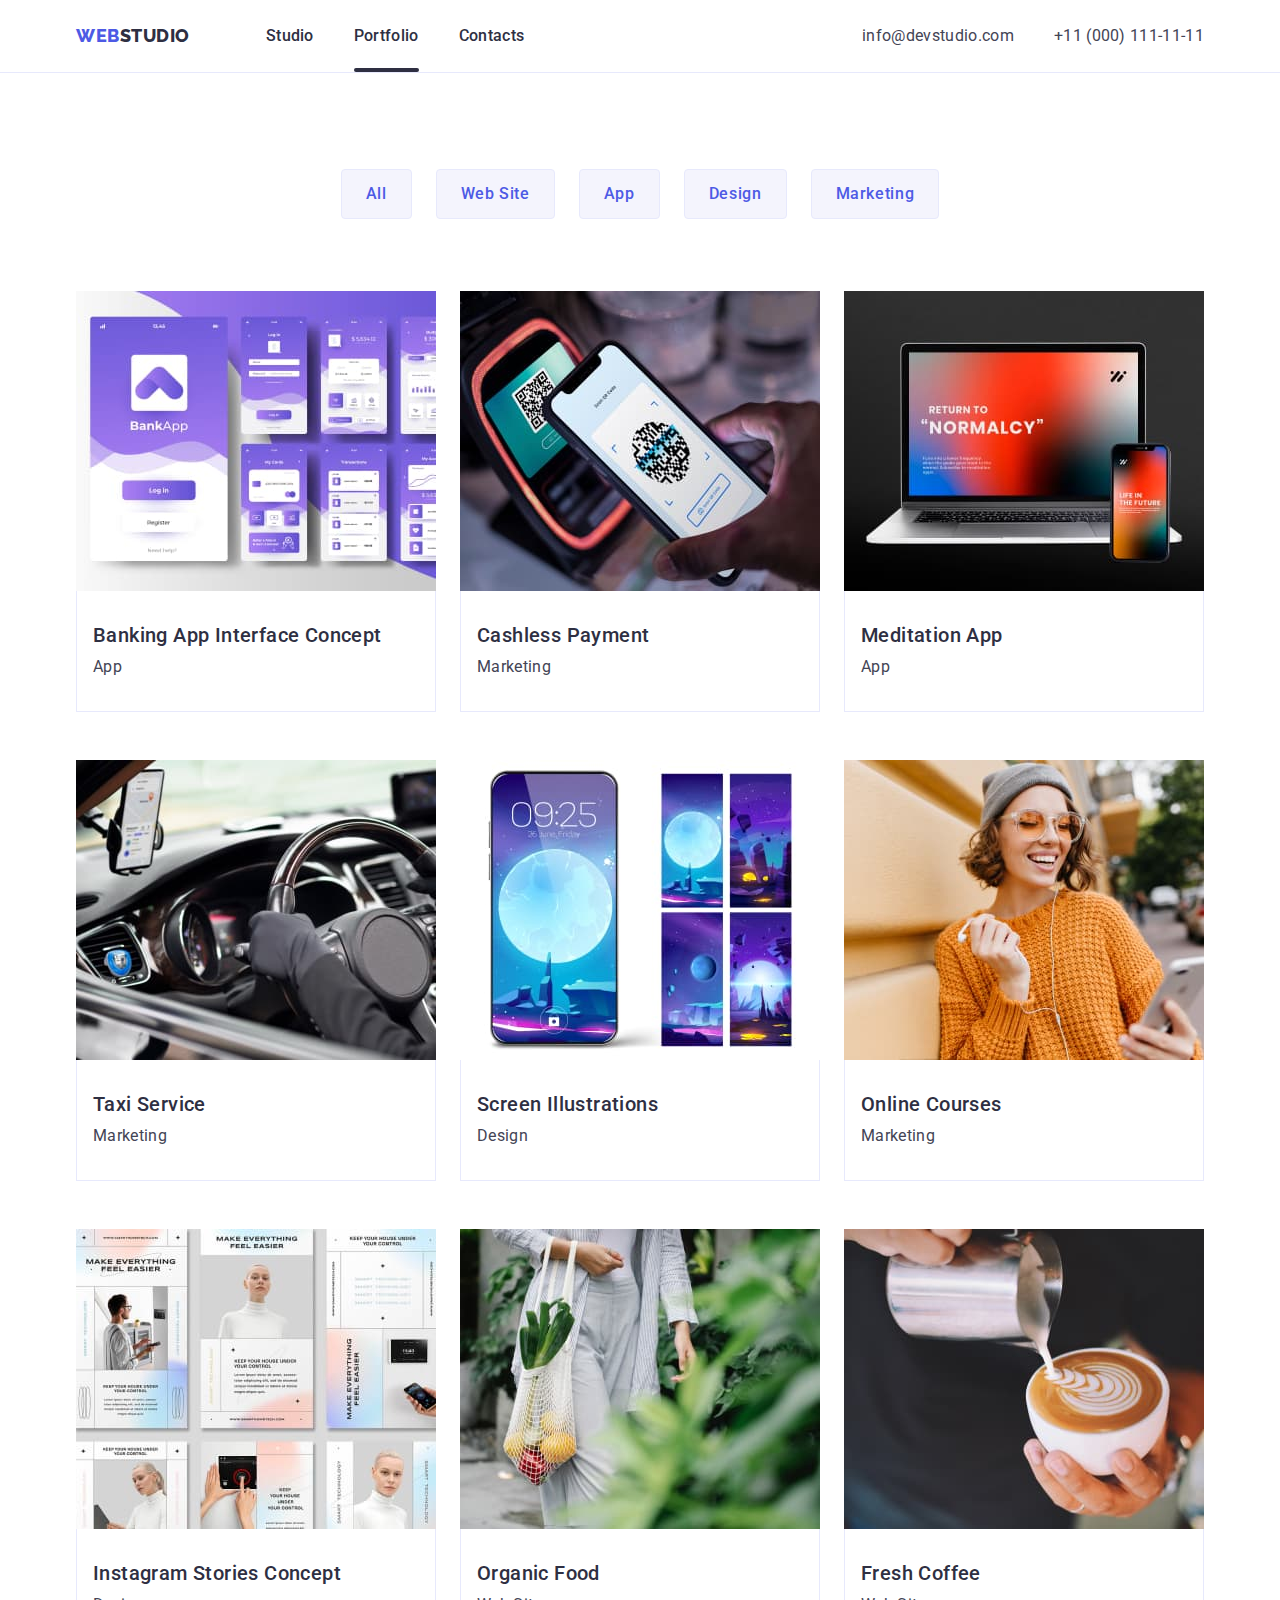
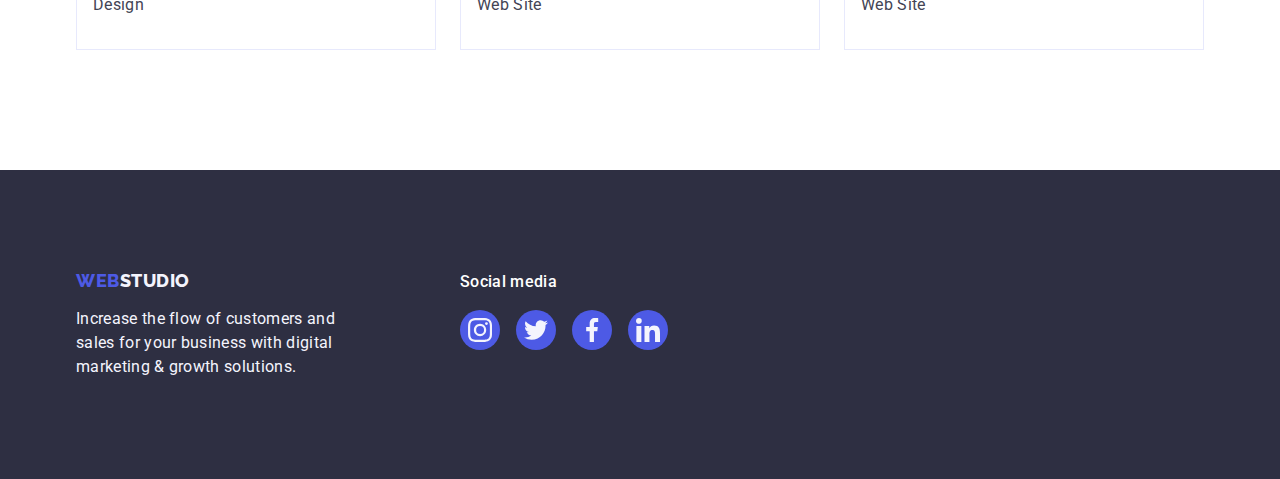
==== portfolio.html @ fa4bd83a "Initial commit" ====
<!DOCTYPE html>
<html lang="en">
  <head>
    <meta charset="UTF-8" />
    <meta http-equiv="X-UA-Compatible" content="IE=edge" />
    <meta name="viewport" content="width=device-width, initial-scale=1.0" />
    <title>MainPage</title>
    <link rel="preconnect" href="https://fonts.googleapis.com" />
    <link rel="preconnect" href="https://fonts.gstatic.com" crossorigin />
    <link
      href="https://fonts.googleapis.com/css2?family=Raleway:wght@800&family=Roboto:wght@400;500;700;900&display=swap"
      rel="stylesheet"
    />
    <link
      rel="stylesheet"
      href="https://cdnjs.cloudflare.com/ajax/libs/modern-normalize/1.1.0/modern-normalize.min.css"
      integrity="sha512-wpPYUAdjBVSE4KJnH1VR1HeZfpl1ub8YT/NKx4PuQ5NmX2tKuGu6U/JRp5y+Y8XG2tV+wKQpNHVUX03MfMFn9Q=="
      crossorigin="anonymous"
      referrerpolicy="no-referrer"
    />
    <link rel="stylesheet" href="./css/styles.css" />
  </head>
  <body>
    
    <!-- ?header -->

    <header class="header">
      <div class="header-container container">
        <nav class="header-navigation">
          <a href="./index.html" class="logo link"
            >Web<span class="logo-studio">Studio</span></a
          >
          <ul class="header-list list link">
            <li class="header-item">
              <a href="./index.html" class="header-link link">Studio</a>
            </li>
            <li class="header-item">
              <a href="./portfolio.html" class="header-link portfolio link">Portfolio</a>
            </li>
            <li class="header-item">
              <a href="" class="header-link link">Contacts</a>
            </li>
          </ul>
        </nav>

        <address class="header-address">
          <ul class="header-address-list list link">
            <li class="header-address-item">
              <a href="mailto:info@devstudio.com" class="header-contact link"
                >info@devstudio.com</a
              >
            </li>
            <li class="header-address-item">
              <a href="tel:+110001111111" class="header-contact link"
                >+11 (000) 111-11-11</a
              >
            </li>
          </ul>
        </address>
      </div>
    </header>

    <!--?main section -->

    <main>
      <section class="filters">
        <div class="container">
          <h1 hidden class="main-header">our main direction</h1>

          <!-- ?buttons -->

          <ul class="filters-list list">
            <li class="filters-item">
              <button class="filters-button" type="button" name="All">
                All
              </button>
            </li>
            <li class="filters-item">
              <button class="filters-button" type="button" name="Web Site">
                Web Site
              </button>
            </li>
            <li class="filters-item">
              <button class="filters-button" type="button" name="App">
                App
              </button>
            </li>
            <li class="filters-item">
              <button class="filters-button" type="button" name="Design">
                Design
              </button>
            </li>
            <li class="filters-item">
              <button class="filters-button" type="button" name="Marketing">
                Marketing
              </button>
            </li>
          </ul>
          
          <!-- ?section row -->

          <ul class="row-list list link">
            <li class="row-item">
              <a href="" class="link">
                <div class="row-overlay">
                <img
                    src="./images/bankapp.jpg"
                    width="100%"
                    height="auto"
                    alt="bancapp"
                />
                <p class="row-text-overlay">14 Stylish and User-Friendly App Design Concepts · Task Manager App · Calorie Tracker App · Exotic Fruit Ecommerce App · Cloud Storage App</p>
                </div>
                <div class="row-div">
                  <h2 class="row-title-down">Banking App Interface Concept</h2>
                  <p class="row-text">App</p>
                </div>
              </a>
            </li>
            <li class="row-item">
              <a href="" class="link">
                <div class="row-overlay">
                  <img
                    src="./images/cashless.jpg"                 
                    alt="Cashless Payment"
                  />
                  <p class="row-text-overlay">14 Stylish and User-Friendly App Design Concepts · Task Manager App · Calorie Tracker App · Exotic Fruit Ecommerce App · Cloud Storage App</p>
                </div>
                <div class="row-div">
                  <h2 class="row-title-down">Cashless Payment</h2>
                  <p class="row-text">Marketing</p>
                </div>
              </a>
            </li>
            <li class="row-item">
              <a href="" class="link">
                <div class="row-overlay">
                  <img
                    src="./images/meditation.jpg"                  
                    alt="Meditation App"
                  />                  
                  <p class="row-text-overlay">14 Stylish and User-Friendly App Design Concepts · Task Manager App · Calorie Tracker App · Exotic Fruit Ecommerce App · Cloud Storage App</p>
                </div>
                <div class="row-div">
                  <h2 class="row-title-down">Meditation App</h2>
                  <p class="row-text">App</p>                
                </div>
              </a>
            </li>
            <li class="row-item">
              <a href="" class="link">
                <div class="row-overlay">
                  <img
                    src="./images/taxi.jpg"                 
                    alt="Taxi Service"
                  />                  
                  <p class="row-text-overlay">14 Stylish and User-Friendly App Design Concepts · Task Manager App · Calorie Tracker App · Exotic Fruit Ecommerce App · Cloud Storage App</p>
                </div>
                <div class="row-div">
                  <h2 class="row-title-down">Taxi Service</h2>
                  <p class="row-text">Marketing</p>
                </div>
              </a>
            </li>
            <li class="row-item">
              <a href="" class="link">
                <div class="row-overlay">
                  <img
                    src="./images/illustration.jpg"                  
                    alt="Screen Illustrations"
                  />                  
                  <p class="row-text-overlay">14 Stylish and User-Friendly App Design Concepts · Task Manager App · Calorie Tracker App · Exotic Fruit Ecommerce App · Cloud Storage App</p>
                </div>
                <div class="row-div">
                  <h2 class="row-title-down">Screen Illustrations</h2>
                  <p class="row-text">Design</p>
                </div>
              </a>
            </li>
            <li class="row-item">
              <a href="" class="link">
                <div class="row-overlay">
                  <img
                    src="./images/courses.jpg"                
                    alt="Online Courses"
                  />                  
                  <p class="row-text-overlay">14 Stylish and User-Friendly App Design Concepts · Task Manager App · Calorie Tracker App · Exotic Fruit Ecommerce App · Cloud Storage App</p>
                </div>
                <div class="row-div">
                  <h2 class="row-title-down">Online Courses</h2>
                  <p class="row-text">Marketing</p>
                </div>
              </a>
            </li>
            <li class="row-item">
              <a href="" class="link">
                <div class="row-overlay">
                  <img
                    src="./images/stories.jpg"                 
                    alt="Instagram"
                  />
                  <p class="row-text-overlay">14 Stylish and User-Friendly App Design Concepts · Task Manager App · Calorie Tracker App · Exotic Fruit Ecommerce App · Cloud Storage App</p>
                </div>
                <div class="row-div">
                  <h2 class="row-title-down">Instagram Stories Concept</h2>
                  <p class="row-text">Design</p>
                </div>
              </a>
            </li>
            <li class="row-item">
              <a href="" class="link">
                <div class="row-overlay">
                  <img
                    src="./images/organic.jpg"                 
                    alt="Organic Food"
                  />
                  <p class="row-text-overlay">14 Stylish and User-Friendly App Design Concepts · Task Manager App · Calorie Tracker App · Exotic Fruit Ecommerce App · Cloud Storage App</p>
                </div>
                <div class="row-div">
                  <h2 class="row-title-down">Organic Food</h2>
                  <p class="row-text">Web Site</p>
                </div>
              </a>
            </li>
            <li class="row-item">
              <a href="" class="link">
                <div class="row-overlay">
                  <img
                    src="./images/fresh.jpg"                  
                    alt="Fresh Coffee"
                  />                  
                  <p class="row-text-overlay">14 Stylish and User-Friendly App Design Concepts · Task Manager App · Calorie Tracker App · Exotic Fruit Ecommerce App · Cloud Storage App</p>
                </div>
                <div class="row-div">
                  <h2 class="row-title-down">Fresh Coffee</h2>
                  <p class="row-text">Web Site</p>
                </div>
              </a>
            </li>
          </ul>
        </div>
      </section>
    </main>

    <!--?Footer-->

    <footer class="footer">
      <div class="footer-div container">
        <div class="">
          <div class="container-div">
            <a href="./index.html" class="logo link"
              >Web<span class="logo-studio-down">Studio</span></a
            >
            <p class="footer-text">
              Increase the flow of customers and sales for your business with
              digital marketing & growth solutions.
            </p>
          </div>
        </div>
        <div class="second-div">
          <p class="footer-text-second">Social media</p>
          <ul class="footer-list list">
            <li class="footer-item item">
              <a href="" class="footer-link link" aria-label="instagram">
                <svg class=footer-svg" width="24" height="24">
                  <use href="./images/symbol-defs.svg#icon-instagram-2"></use>
                </svg>
              </a>
            </li>
            <li class="footer-item item">
              <a href="" class="footer-link link" aria-label="twitter">
                <svg class=footer-svg" width="24" height="24">
                  <use href="./images/symbol-defs.svg#icon-twitter-2"></use>
                </svg>
              </a>
            </li>
            <li class="footer-item item">
              <a href="" class="footer-link link" aria-label="facebook">
                <svg class=footer-svg" width="24" height="24">
                  <use href="./images/symbol-defs.svg#icon-facebook-2"></use>
                </svg>
              </a>
            </li>
            <li class="footer-item item">
              <a href="" class="footer-link link" aria-label="linkedin">
                <svg class=footer-svg" width="24" height="24">
                  <use href="./images/symbol-defs.svg#icon-linkedin-2"></use>
                </svg>
              </a>
            </li>
          </ul>
        </div>
      </div>
    </footer>
  </body>
</html>
  </body>
</html>
---- css/styles.css ----
/*? ==========general========== */

:root {
  --main-color-text-background: #2e2f42;
  --background-and-text-footer: #f4f4fd;
  --prymary-text-color: #434455;
  --background-and-hero-text: #ffffff;
  --button-logo-color: #4d5ae5;
  --button-touch-color: #404bbf;
  --icon-hover-color: #31d0aa;
  --customer-logo-color: #8e8f99;
  --trancition-hover: 250ms cubic-bezier(0.4, 0, 0.2, 1);
}
html {
  box-sizing: border-box;
}
*,
*::before,
*::after {
  box-sizing: border-box;
}
p,
h1,
h2,
h3,
h4,
h5,
h6 {
  margin: 0;
}
ul {
  margin: 0;
  padding-left: 0;
}
img {
  display: block;
}
body {
  font-family: "Roboto", sans-serif;
  color: var(--primary-text-color, #434455);
  background-color: var(--background-and-hero-text, #ffffff);
  margin: 0;
}
.list {
  list-style: none;
}
.link {
  text-decoration: none;
}
.container {
  width: 1158px;
  padding-left: 15px;
  padding-right: 15px;
  margin-left: auto;
  margin-right: auto;
  /* outline: 2px solid tomato; */
}

/*?==========header========= */

.header {
  border-bottom: 1px solid #e7e9fc;
}
.header-container {
  display: flex;
  align-items: center;
}
.header-navigation {
  display: flex;
  align-items: center;
}
.logo {
  font-family: "Raleway", sans-serif;
  font-weight: 800;
  font-size: 18px;
  line-height: 1.17;
  letter-spacing: 0.03em;
  text-transform: uppercase;
  color: var(--button-logo-color, #4d5ae5);
}
.logo-studio {
  color: var(--main-color-text-background, #2e2f42);
}
.header-list {
  display: flex;
  margin-left: 76px;
}
.header-list .header-item + .header-item {
  margin-left: 40px;
}

.header-link {
  position: relative;
  display: block;
  padding-top: 24px;
  padding-bottom: 24px;
  font-weight: 500;
  font-size: 16px;
  line-height: 1.5;
  letter-spacing: 0.02em;
  color: var(--main-color-text-background, #2e2f42);
  transition: color var(--trancition-hover);
}
.header-link:is(:hover, :focus) {
  color: var(--button-touch-color, #404bbf);
}
.header-item > .studio::after {
  position: absolute;
  content: "";
  width: 100%;
  height: 4px;
  display: block;
  border-radius: 2px;
  background-color: currentColor;
  left: 0;
  bottom: 0;
  opacity: 1;
}
.header-item > .portfolio::after {
  position: absolute;
  content: "";
  width: 100%;
  height: 4px;
  display: block;
  border-radius: 2px;
  background-color: currentColor;
  left: 0;
  bottom: 0;
  opacity: 1;
}
.header-address {
  font-style: normal;
  margin-left: auto;
}
.header-address-list {
  display: flex;
}
.header-address-list .header-address-item + .header-address-item {
  margin-left: 40px;
}

.header-contact {
  padding: 24px 0;
  font-weight: 400;
  font-size: 16px;
  line-height: 1.5;
  letter-spacing: 0.02em;
  color: var(--primary-text-color, #434455);
  transition: color var(--trancition-hover);
}
.header-contact:is(:hover, :focus) {
  color: var(--button-touch-color, #404bbf);
}

/*? ===========hero=========== */

.hero {
  text-align: center;
  padding-top: 188px;
  padding-bottom: 188px;
  max-width: 1440px;
  min-height: 600px;
  margin-left: auto;
  margin-right: auto;
  background-image: linear-gradient(
      rgba(46, 47, 66, 0.7),
      rgba(46, 47, 66, 0.7)
    ),
    url(../images/main-background-min.jpg);
  background-size: cover;
  background-position: center;
  background-repeat: no-repeat;
  background-color: var(--main-color-text-background, #2e2f42);
}
.hero-title {
  width: 496px;
  margin: auto;
  margin-bottom: 48px;

  font-size: 56px;
  line-height: 1.07;
  letter-spacing: 0.02em;
  color: var(--background-and-hero-text, #ffffff);
}
.hero-btn {
  display: flex;
  align-items: center;
  border-radius: 4px;
  border: none;
  padding: 13px 32px;
  margin: 0 auto;

  font-family: "Roboto", sans-serif;
  font-weight: 500;
  font-size: 16px;
  line-height: 1.5;
  letter-spacing: 0.04em;
  color: var(--background-and-hero-text, #ffffff);
  cursor: pointer;
  background: var(--button-logo-color, #4d5ae5);
  transition: background-color var(--trancition-hover);
}
.hero-btn:is(:hover, :focus) {
  background-color: var(--button-touch-color, #404bbf);
}

/*? ===========advantages=========== */

.advantages {
  padding-top: 120px;
  padding-bottom: 120px;
}
.advantages-list {
  display: flex;
  justify-content: center;
}
.advantages-item {
  width: calc((100% - 24px * 3) / 4);
}
.advantages .advantages-item + .advantages-item {
  margin-left: 24px;
}
.advantages-div {
  margin-bottom: 8px;
  height: 112px;
  border-radius: 4px;
  background-color: #f4f4fd;
  display: flex;
  align-items: center;
  justify-content: center;
}
.advantages-title-down {
  margin-bottom: 8px;
  font-weight: 500;
  font-size: 20px;
  line-height: 1.2;
  letter-spacing: 0.02em;
  color: var(--main-color-text-background, #2e2f42);
}
.advantages-text {
  font-size: 16px;
  line-height: 1.5;
  letter-spacing: 0.02em;
}

/*? ===========doing=========== */

.doing {
  padding-bottom: 120px;
}
.doing-title {
  margin-bottom: 72px;
  font-size: 36px;
  line-height: 1.11;
  text-align: center;
  letter-spacing: 0.02em;
  text-transform: capitalize;
  color: var(--main-color-text-background, #2e2f42);
}
.doing-list {
  display: flex;
}
.doing-item {
  width: calc((100% - 24px * 2 / 3));
}
.doing-list .doing-item + .doing-item {
  margin-left: 24px;
}

/*? ===========our team=========== */

.team {
  padding-top: 120px;
  padding-bottom: 120px;
  background: var(--background-and-text-footer);
}
.team-title {
  margin-bottom: 72px;
  font-size: 36px;
  line-height: 1.11;
  text-align: center;
  letter-spacing: 0.02em;
  text-transform: capitalize;
  color: var(--main-color-text-background, #2e2f42);
}
.team-list {
  display: flex;
}
.team-list .team-item + .team-item {
  margin-left: 24px;
}
.team-item {
  width: calc((100% - 24px * 3 / 4));
  background: var(--background-and-hero-text, #ffffff);
  box-shadow: 0px 1px 6px rgba(46, 47, 66, 0.08),
    0px 1px 1px rgba(46, 47, 66, 0.16), 0px 2px 1px rgba(46, 47, 66, 0.08);
  border-radius: 0px 0px 4px 4px;
}
.team-title-text {
  padding: 32px 0;
}
.team-title-down {
  margin-bottom: 8px;
  font-weight: 500;
  font-size: 20px;
  line-height: 1.2;
  text-align: center;
  letter-spacing: 0.02em;
  color: var(--main-color-text-background, #2e2f42);
}
.team-text {
  font-size: 16px;
  line-height: 1.5;
  text-align: center;
  letter-spacing: 0.02em;
  margin-bottom: 8px;
}
.team-soc-list {
  display: flex;
  justify-content: center;
  gap: 24px;
}
.team-soc-item {
  width: 40px;
  height: 40px;
}
.team-soc-link {
  width: 100%;
  height: 100%;
  border-radius: 50%;
  background-color: #4d5ae5;
  display: flex;
  align-items: center;
  justify-content: center;
  fill: #f4f4fd;
  transition: background-color var(--trancition-hover);
}
.team-soc-svg {
  fill: currentColor;
}
.team-soc-link:is(:hover, :focus) {
  background-color: #404bbf;
}

/*? Section 5 customers */

.customers {
  padding-top: 120px;
  padding-bottom: 120px;
}
.customers-title {
  margin-bottom: 72px;
  font-size: 36px;
  line-height: 1.11;
  text-align: center;
  letter-spacing: 0.02em;
  text-transform: capitalize;
  color: var(--main-color-text-background, #2e2f42);
}
.customer-list {
  display: flex;
  justify-content: center;
  gap: 24px;
}
.customer-item {
  width: calc((100%-24 * 5) / 6);
  height: 88px;
  display: flex;
}
.customer-link {
  width: 100%;
  height: 100%;
  cursor: pointer;
  border: 1px solid #8e8f99;
  border-radius: 4px;
  display: flex;
  justify-content: center;
  align-items: center;
  color: #8e8f99;
  transition: border-color var(--trancition-hover),
    color var(--trancition-hover);
}
.customer-link:is(:hover, :focus) {
  border-color: #404bbf;
  color: #404bbf;
}
.customer-svg {
  fill: currentColor;
  transition: fill var(--trancition-hover);
}
.customer-svg:is(:hover, :focus) {
  fill: #404bbf;
}

/*? ===========footer=========== */

.footer {
  max-width: 1440px;
  padding-top: 100px;
  padding-bottom: 100px;
  background: var(--main-color-text-background, #2e2f42);
  margin-left: auto;
  margin-right: auto;
}
.container-div {
  width: 264px;
}
.logo-studio-down {
  color: var(--background-and-text-footer, #f4f4fd);
}
.footer-text {
  margin-top: 16px;
  font-size: 16px;
  line-height: 1.5;
  letter-spacing: 0.02em;
  color: var(--background-and-text-footer, #f4f4fd);
}
.footer-div {
  display: flex;
}
.second-div {
  margin-left: 120px;
}
.footer-text-second {
  margin-bottom: 16px;
  font-size: 16px;
  line-height: 1.5;
  font-weight: 500;
  letter-spacing: 0.02em;
  color: var(--background-and-hero-text, #ffffff);
}
.footer-list {
  display: flex;
  justify-content: center;
  gap: 16px;
}
.footer-item {
  width: 40px;
  height: 40px;
}
.footer-link {
  width: 100%;
  height: 100%;
  border-radius: 50%;
  background-color: #4d5ae5;
  display: flex;
  align-items: center;
  justify-content: center;
  fill: var(--button-logo-color), #4d5ae5;
  transition: background-color var(--trancition-hover);
}
.footer-svg {
  fill: currentColor;
}
.footer-link:is(:hover, :focus) {
  background-color: var(--icon-hover-color);
}

/*? ===========bottoms=========== */

.filters {
  padding-top: 96px;
  padding-bottom: 120px;
}
.filters-list {
  display: flex;
  justify-content: center;
}

.filters-list .filters-item + .filters-item {
  margin-left: 24px;
}
.filters-list button {
  border: 1px solid #e7e9fc;
  border-radius: 4px;
  padding: 12px 24px;
  font-family: "Roboto", sans-serif;
  font-weight: 500;
  font-size: 16px;
  line-height: calc(24 / 16);
  display: flex;
  align-items: center;
  text-align: center;
  letter-spacing: 0.04em;
  color: var(--button-logo-color, #4d5ae5);
  cursor: pointer;
  background: var(--background-and-text-footer, #f4f4fd);
}
.filters-button {
  transition: color var(--trancition-hover),
    background-color var(--trancition-hover), box-shadow var(--trancition-hover),
    border-color var(--trancition-hover);
}
.filters-button:is(:hover, :focus) {
  color: var(--background-and-hero-text, #ffffff);
  background-color: var(--button-touch-color, #404bbf);
  box-shadow: 0px 3px 1px rgba(0, 0, 0, 0.1), 0px 2px 1px rgba(0, 0, 0, 0.08),
    0px 2px 2px rgba(0, 0, 0, 0.12);
  border-color: #404bbf;
}

/*? ===========section row=========== */

.row-list {
  display: flex;
  flex-wrap: wrap;
  margin-top: 72px;
}
.row-item {
  width: calc((100% - 48px) / 3);
  margin-left: 24px;
  margin-bottom: 48px;
}
.row-item > .link {
  transition: box-shadow var(--trancition-hover);
}
.row-item > .link:hover {
  display: block;
  box-shadow: 0px 1px 6px rgba(46, 47, 66, 0.08),
    0px 1px 1px rgba(46, 47, 66, 0.16), 0px 2px 1px rgba(46, 47, 66, 0.08);
}
.row-item:nth-child(3n + 1) {
  margin-left: 0;
}
.row-item:not(:nth-child(-n + 6)) {
  margin-bottom: 0;
}
.row-overlay {
  position: relative;
  overflow: hidden;
}
.row-text-overlay {
  position: absolute;
  top: 0;
  left: 0;
  width: 100%;
  height: 100%;
  padding-top: 40px;
  padding-left: 32px;
  padding-right: 32px;
  background-color: var(--button-logo-color);
  font-size: 16px;
  line-height: calc(24 / 16);
  letter-spacing: 0.02em;
  color: var(--background-and-text-footer);
  transform: translateY(100%);
  transition: transform var(--trancition-hover);
}
.row-item:hover .row-text-overlay {
  transform: translateY(0);
}
.row-div {
  padding-top: 32px;
  padding-bottom: 32px;
  padding-left: 16px;
  border-bottom: 1px solid #e7e9fc;
  border-left: 1px solid #e7e9fc;
  border-right: 1px solid #e7e9fc;
}
.row-title-down {
  margin-bottom: 8px;
  font-weight: 500;
  font-size: 20px;
  line-height: 1.2;
  letter-spacing: 0.02em;
  color: var(--main-color-text-background, #2e2f42);
}
.row-text {
  font-size: 16px;
  line-height: calc(24 / 16);
  letter-spacing: 0.02em;
  color: var(--prymary-text-color, #434455);
}

/* ?modal window */

.backdrop {
  position: fixed;
  top: 0;
  left: 0;
  width: 100%;
  height: 100%;
  background-color: rgba(46, 47, 66, 0.4);
  transition: opacity 600ms cubic-bezier(0.51, 0, 0.54, 0.33),
    visibility 600ms cubic-bezier(0.51, 0, 0.54, 0.33);
}
.is-hidden {
  opacity: 0;
  visibility: hidden;
  pointer-events: none;
}
.modal {
  position: absolute;
  top: 50%;
  left: 50%;
  transform: translate(-50%, -50%) rotateY(0deg);
  transition: transform 600ms cubic-bezier(0.51, 0, 0.54, 0.33);
  width: 408px;
  min-height: 576px;
  background-color: #fcfcfc;
  border-radius: 4px;
  padding: 24px;
}
.backdrop.is-hidden .modal {
  transform: translate(-50%, -50%) rotateY(180deg);
}
.modal-close {
  position: absolute;
  right: 24px;
  width: 24px;
  height: 24px;
  background-color: #e7e9fc;
  border: 1px solid rgba(0, 0, 0, 0.1);
  border-radius: 50%;
  display: flex;
  align-items: center;
  text-align: center;
}
.modal-svg {
  fill: var(--main-color-text-background);
}
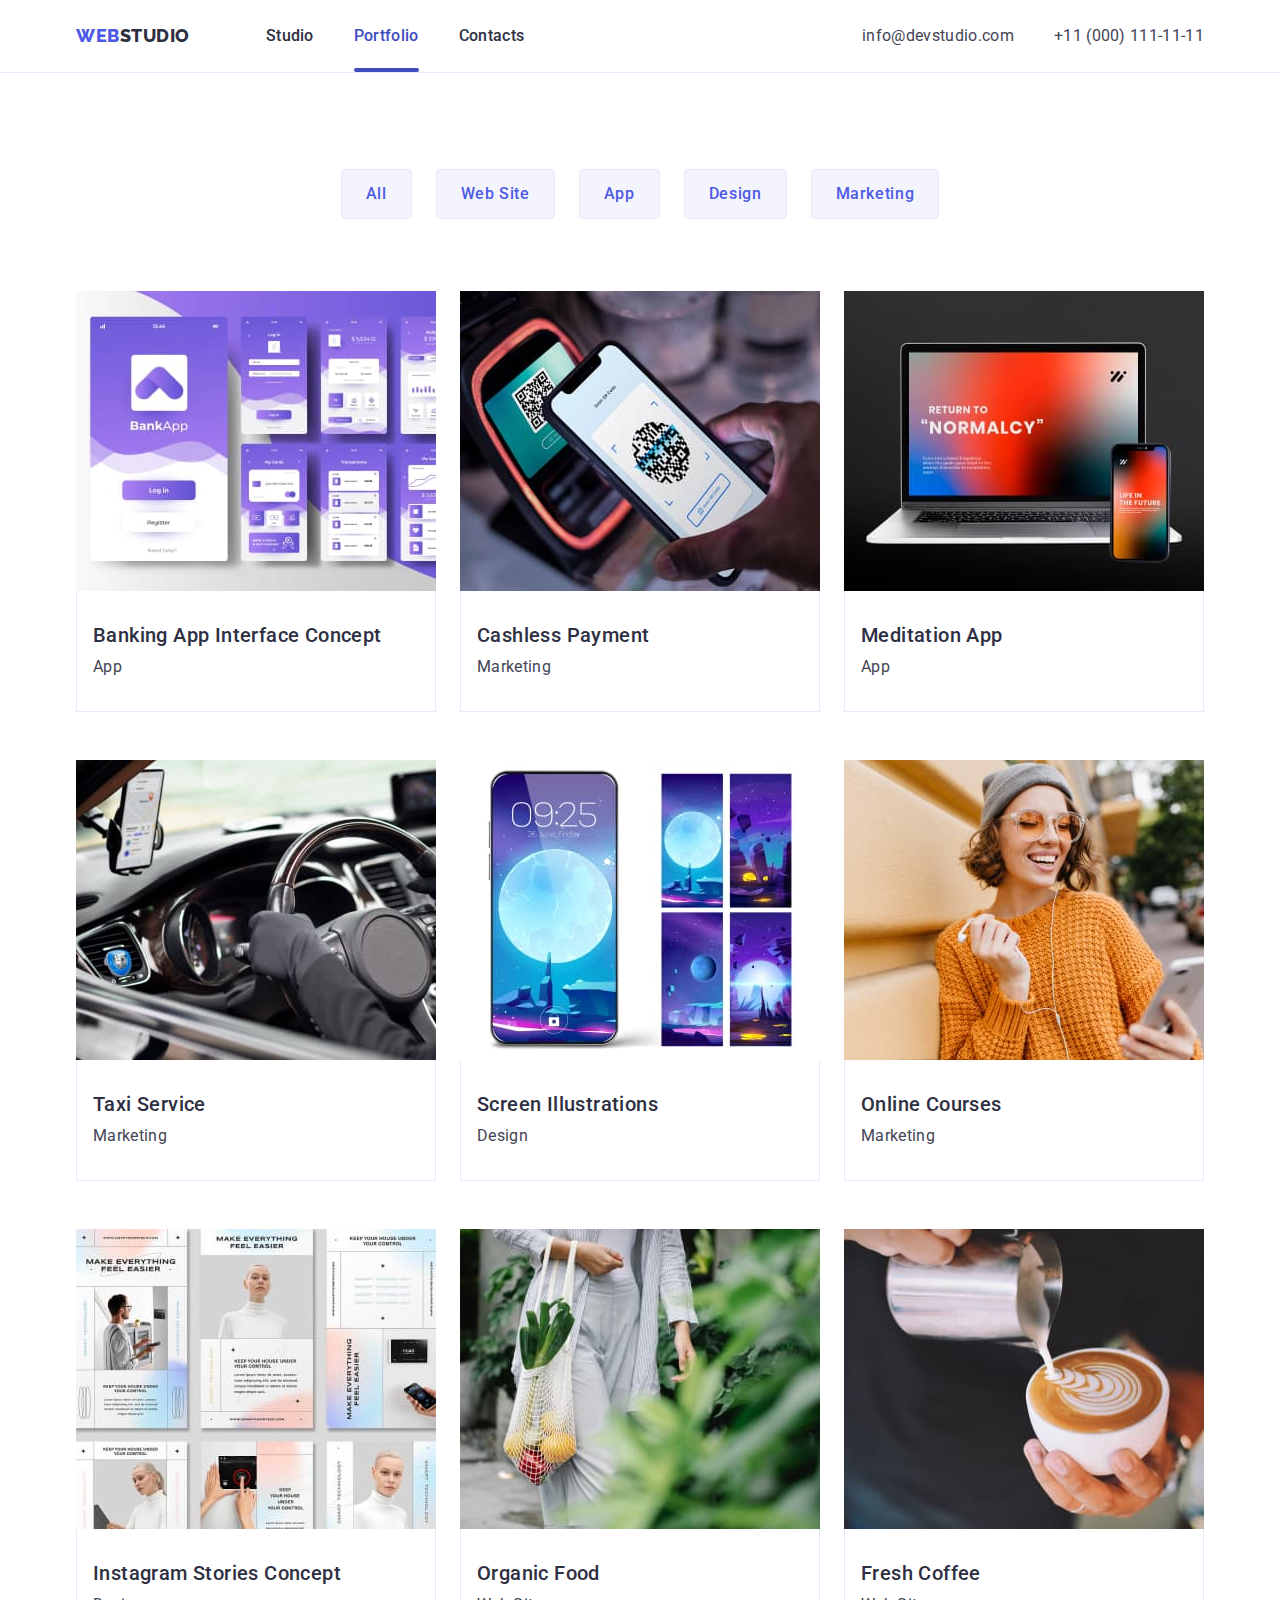
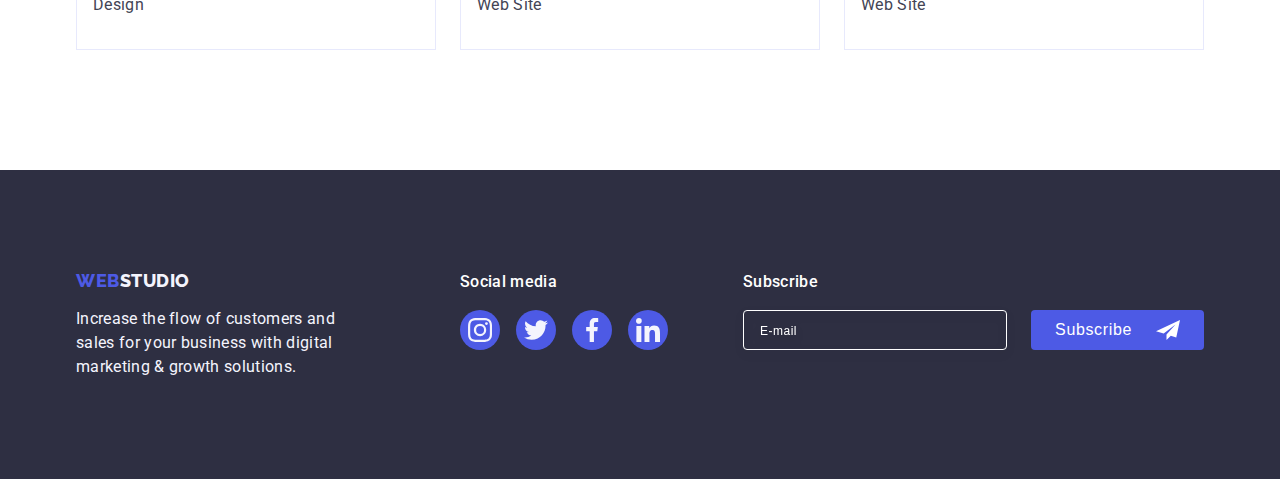
==== commit 30974a28: "hw 6/2" ====
--- a/portfolio.html
+++ b/portfolio.html
@@ -35,7 +35,7 @@
               <a href="./index.html" class="header-link link">Studio</a>
             </li>
             <li class="header-item">
-              <a href="./portfolio.html" class="header-link portfolio link">Portfolio</a>
+              <a href="./portfolio.html" class="header-link active-page link">Portfolio</a>
             </li>
             <li class="header-item">
               <a href="" class="header-link link">Contacts</a>
@@ -290,6 +290,26 @@
             </li>
           </ul>
         </div>
+        <form class="footer-form-subscribe">
+          <p class="footer-text-subscribe">Subscribe</p>
+          <div class="subscribe-label">
+            <!-- <label class="footer-subscribe"> -->
+              <input 
+                  type="email" 
+                  name="subscribe-email" 
+                  class="footer-email-subscribe" 
+                  required              
+                  placeholder="E-mail" 
+                  pattern="[a-z0-9._%+-]+@[a-z0-9.-]+\.[a-z]{2, 4}$" />
+            <!-- </label> -->
+            <button type="submit" class="subscribe-button">Subscribe
+              <svg class="icon-sending" width="24" height="24">
+                <use href="./images/symbol-defs.svg#icon-sending"></use>
+              </svg>
+             </button>
+          </div>
+        </form>
+        </div>
       </div>
     </footer>
   </body>
--- a/css/styles.css
+++ b/css/styles.css
@@ -101,22 +101,10 @@
   color: var(--main-color-text-background, #2e2f42);
   transition: color var(--trancition-hover);
 }
-.header-link:is(:hover, :focus) {
+.active-page {
   color: var(--button-touch-color, #404bbf);
 }
-.header-item > .studio::after {
-  position: absolute;
-  content: "";
-  width: 100%;
-  height: 4px;
-  display: block;
-  border-radius: 2px;
-  background-color: currentColor;
-  left: 0;
-  bottom: 0;
-  opacity: 1;
-}
-.header-item > .portfolio::after {
+.header-item > .active-page::after {
   position: absolute;
   content: "";
   width: 100%;
@@ -455,6 +443,63 @@
 .footer-link:is(:hover, :focus) {
   background-color: var(--icon-hover-color);
 }
+.footer-form-subscribe { 
+ margin-left: auto;
+}
+.footer-text-subscribe {  
+  margin-bottom: 16px;
+  font-size: 16px;
+  line-height: 1.5;
+  font-weight: 500;
+  letter-spacing: 0.02em;
+  color: var(--background-and-hero-text, #ffffff);
+}
+.subscribe-label {
+  display: flex;
+  gap: 24px;  
+}
+.footer-email-subscribe {
+  width: 264px;
+  height: 40px;
+  border: 1px solid #FFFFFF;
+  border-radius: 4px;
+  padding-left: 16px;
+  font-size: 16px;
+  line-height: calc(24 / 16); 
+  color: #FFFFFF;
+  background-color: transparent;
+  filter: drop-shadow(0px 4px 4px rgba(0, 0, 0, 0.15));
+}
+.footer-email-subscribe::placeholder {
+  font-size: 12px;
+  line-height: calc(24 / 12);
+  letter-spacing: 0.04em;
+  color: #FFFFFF;
+}
+.subscribe-button {
+  display: flex;
+  align-items: center;
+  text-align: center;
+  border-radius: 4px;
+  border: none;
+  padding: 8px 24px;
+  margin: 0 auto;
+  cursor: pointer;
+  gap: 24px;
+
+  font-size: 16px;
+  line-height:calc(24 / 16);
+  letter-spacing: 0.04em;
+  color: var(--background-and-hero-text, #ffffff);
+  background: var(--button-logo-color, #4d5ae5);
+  transition: background-color var(--trancition-hover);
+}
+.subscribe-button:is(:hover, :focus) {
+  background-color: var(--button-touch-color, #404bbf);
+}
+.icon-sending {
+  fill: var(--background-and-hero-text, #ffffff);
+}
 
 /*? ===========bottoms=========== */
 
@@ -582,7 +627,7 @@
   height: 100%;
   background-color: rgba(46, 47, 66, 0.4);
   transition: opacity 600ms cubic-bezier(0.51, 0, 0.54, 0.33),
-    visibility 600ms cubic-bezier(0.51, 0, 0.54, 0.33);
+  visibility 600ms cubic-bezier(0.51, 0, 0.54, 0.33);
 }
 .is-hidden {
   opacity: 0;
@@ -598,24 +643,155 @@
   width: 408px;
   min-height: 576px;
   background-color: #fcfcfc;
-  border-radius: 4px;
-  padding: 24px;
+  border-radius: 4px; 
+  padding: 72px 24px 24px;
 }
 .backdrop.is-hidden .modal {
   transform: translate(-50%, -50%) rotateY(180deg);
 }
 .modal-close {
   position: absolute;
+  cursor: pointer;
   right: 24px;
+  top: 24px;
   width: 24px;
-  height: 24px;
+  height: 24px;  
+  border-radius: 50%;
+  display: flex;
+  justify-content: center;
+  align-items: center;  
+  fill: var(--main-color-text-background, #2e2f42);
   background-color: #e7e9fc;
   border: 1px solid rgba(0, 0, 0, 0.1);
-  border-radius: 50%;
-  display: flex;
-  align-items: center;
-  text-align: center;
+  transition: background-color var(--trancition-hover), fill var(--trancition-hover);
+}
+.modal-close:is(:hover, :focus) {
+  background-color: var(--button-touch-color, #404BBF);  
+  fill: #ffffff;
+}
+.modal-text {  
+  display: block;
+  margin-right: auto;
+  margin-left: auto;
+  text-align: center;
+  margin-bottom: 16px;
+}
+.label {
+  display: block;
+  margin-bottom: 8px;
+}
+.modal-header-text {
+  display: block;  
+  font-size: 12px;
+  line-height: calc(14 / 12);
+  letter-spacing: 0.04em;
+  color: var(--customer-logo-color, #8E8F99);
+  margin-bottom: 4px;  
+}
+.modal-icon {
+  display: block;
+  position: relative;
+}
+
+.input {
+  width: 100%;
+  height: 40px;
+  border: 1px solid rgba(46, 47, 66, 0.4);
+  border-radius: 4px;
+  padding-left: 38px;
+ 
+  font-size: 16px;
+  line-height: calc(24 / 16);  
+  color: var(--primary-text-color, #434455);
+  transition: border-color var(--trancition-hover);
+
+}
+.input:focus {
+  outline: none;
+  border-color: var(--button-logo-color, #4D5AE5);  
+}
+.input:focus + .modal-svg {
+  fill: var(--button-logo-color, #4D5AE5);
+}
+.input::placeholder {  
+  font-size: 12px;
+  line-height: calc(14 / 12);
+  color: rgba(46, 47, 66, 0.4);
 }
 .modal-svg {
-  fill: var(--main-color-text-background);
-}
+  position: absolute;
+  display: block;
+  top: 50%;
+  left: 16px;
+  transform: translate(0, -50%);
+  fill: var(--main-color-text-background, #2E2F42);
+  transition: fill var(--trancition-hover);
+}
+.modal-comment {
+  display: block;
+  margin-bottom: 16px;
+}
+.modal-comment-information { 
+  height: 120px;  
+  padding: 8px 16px;  
+  resize: none;
+}
+.modal-policy-assent {
+  position: absolute;   
+  opacity: 0;  
+  bottom: 76px;    
+}
+.modal-policy {
+  display: flex;
+  align-items: center;
+  font-size: 12px;
+  line-height: calc(14 / 12);
+  letter-spacing: 0.04em;
+  color: #8E8F99;
+  cursor: pointer;
+  margin-bottom: 24px;
+}
+.modal-policy::before {
+  content:"";
+  display: block;  
+  width: 16px;
+  height: 16px;
+  border: 1px solid rgba(46, 47, 66, 0.4);
+  border-radius: 2px;
+  margin-right: 8px;
+}
+.modal-policy-assent:checked + .modal-policy::before {
+  background: var(--button-touch-color, #404BBF);
+  border: 1px solid var(--button-touch-color, #404BBF);
+  background-image: url(../images/checkbox.svg);
+  background-repeat: no-repeat;
+  background-position: center;
+}
+.modal-policy-assent:focus + .modal-policy::before {  
+  border: 1px solid var(--button-touch-color, #404BBF);
+  
+}
+.privacy-policy {
+  color: var(--button-logo-color, #4D5AE5);
+}
+.modal-button {
+  display: block;
+  border-radius: 4px;
+  border: none;
+  padding: 16px 32px;
+  margin: 0 auto;
+  width: 169px;
+  
+  font-weight: 500;
+  font-size: 16px;
+  line-height: 1.5;
+  letter-spacing: 0.04em;
+  box-shadow: 0px 4px 4px rgba(0, 0, 0, 0.15);
+  color: var(--background-and-hero-text, #ffffff);
+  cursor: pointer;
+  background: var(--button-logo-color, #4d5ae5);
+  transition: background-color var(--trancition-hover);
+}
+  .modal-button:focus {
+  background-color: var(--button-touch-color, #404bbf);
+}